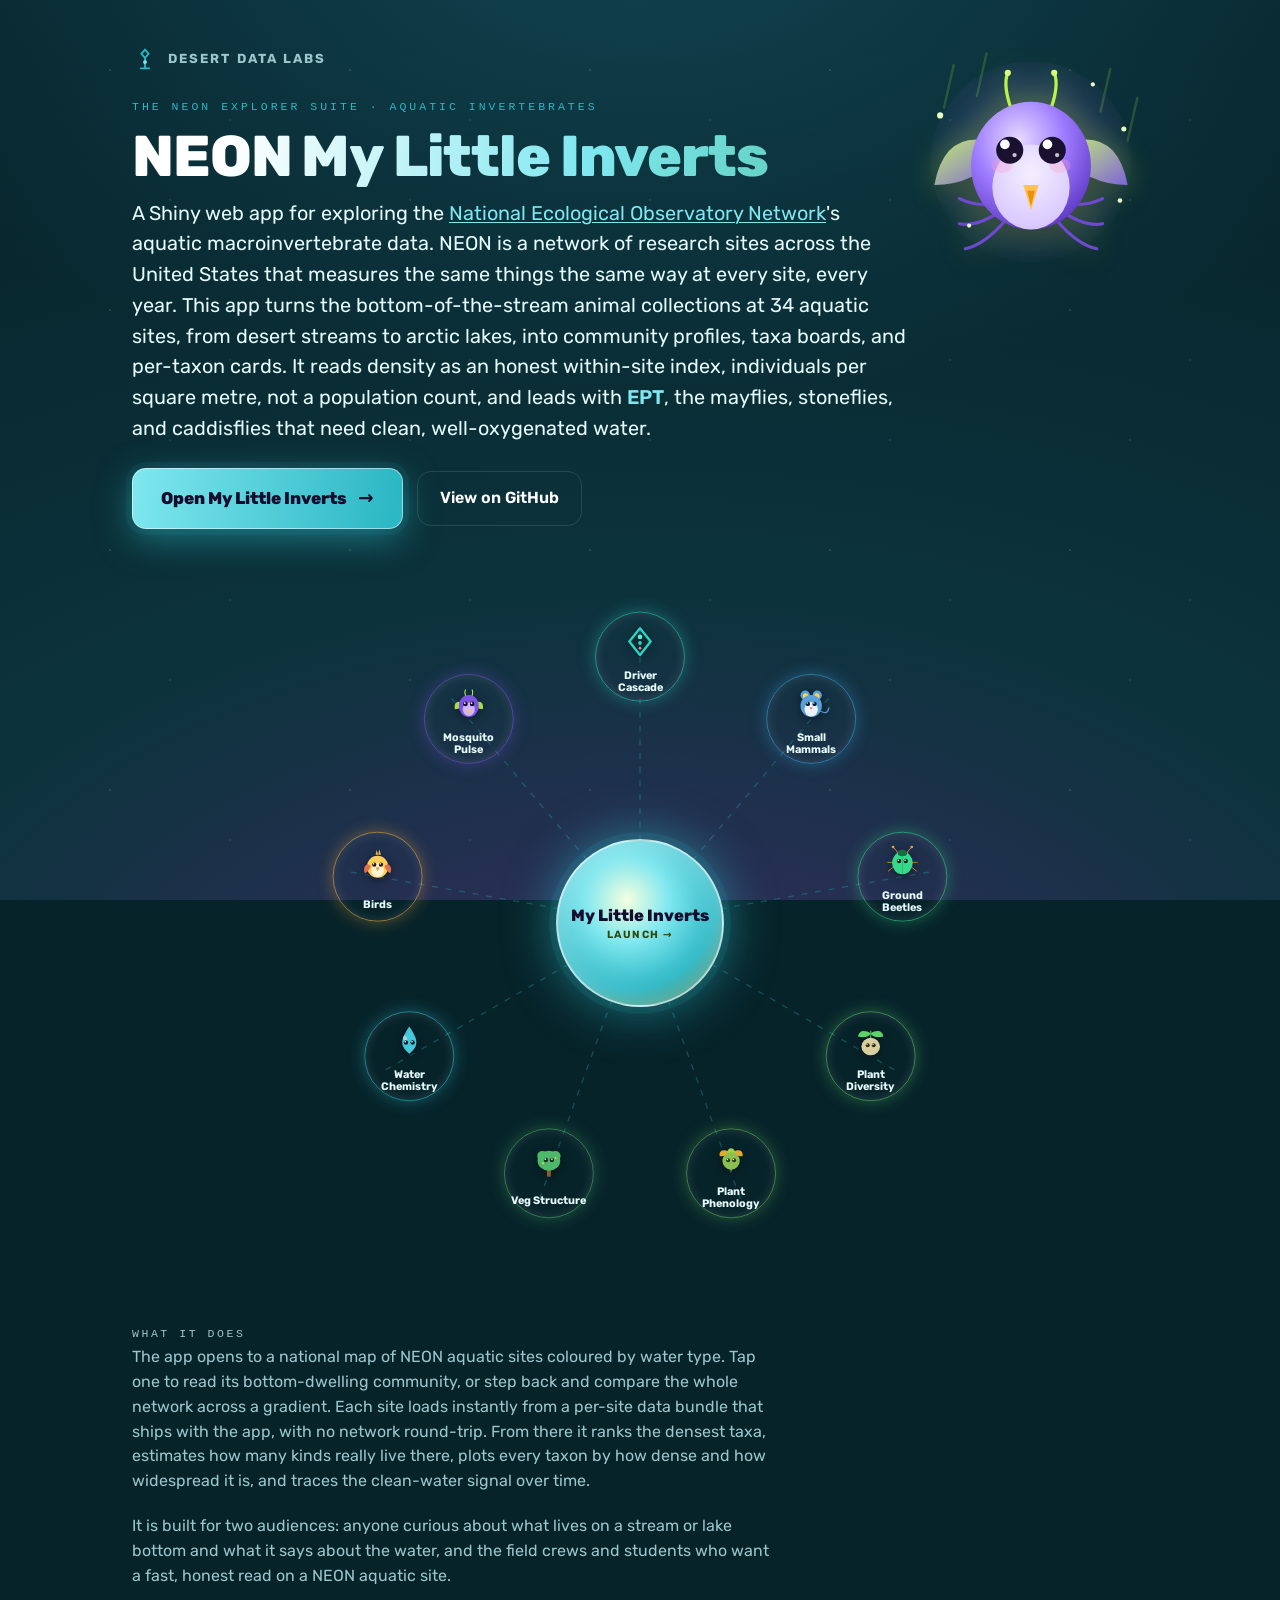
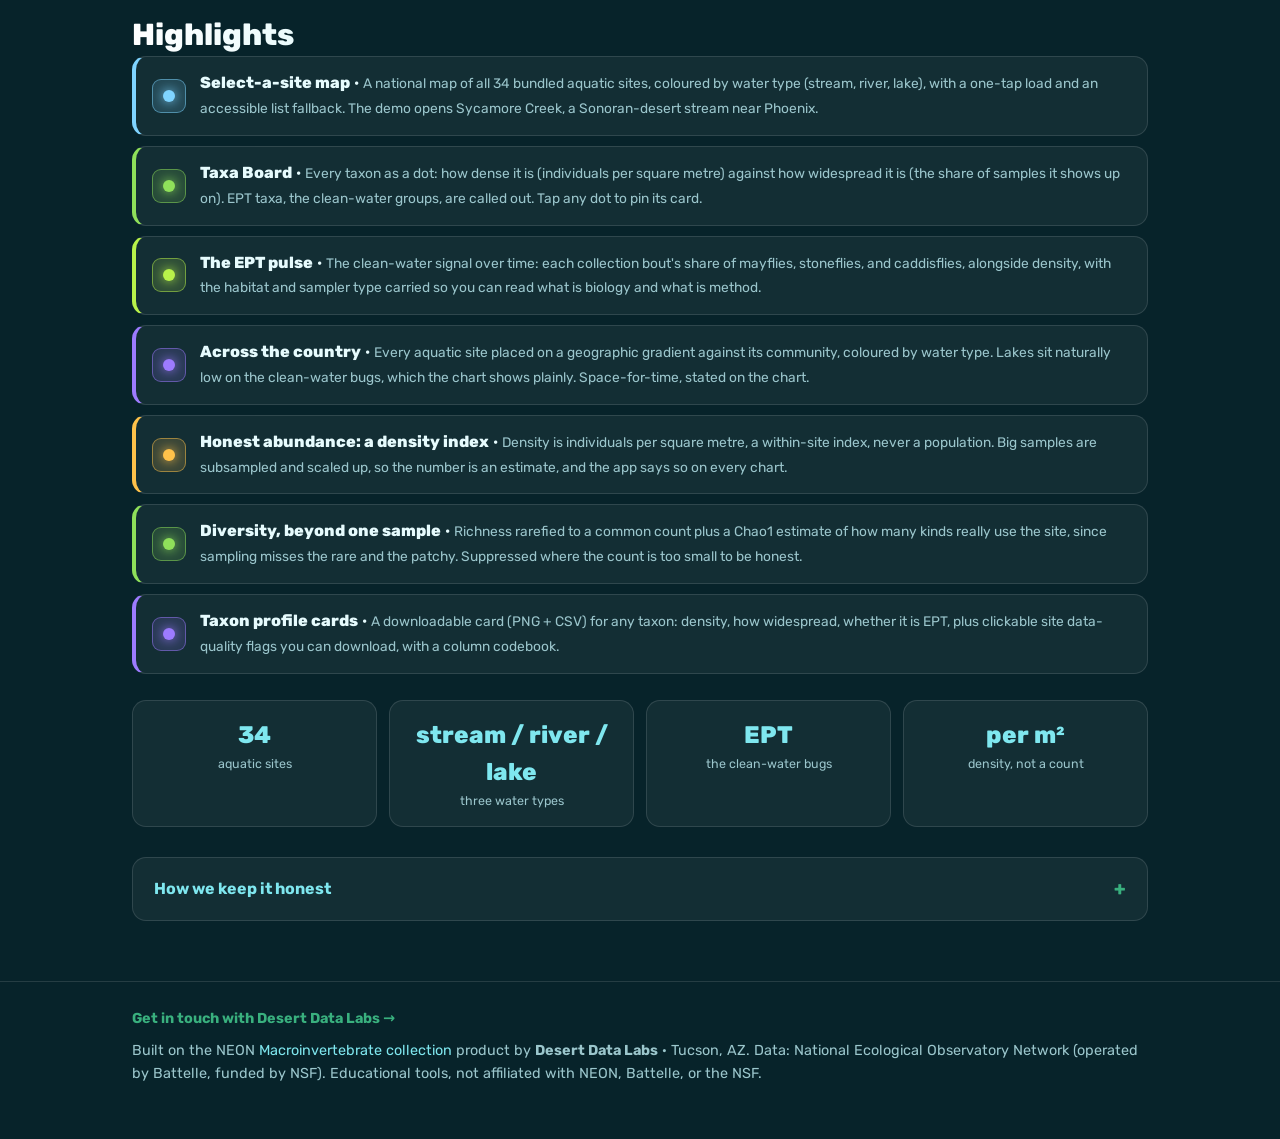
==== docs/index.html @ bc0611a1 "feat: from-scratch NEONize rebuild on real DP1.20120.001 data Replaces the 2020 artifact (raw-count " ====
<!DOCTYPE html>
<html lang="en">

<head>
  <meta charset="utf-8" />
  <meta name="viewport" content="width=device-width, initial-scale=1, viewport-fit=cover" />
  <title>NEON My Little Inverts · the Explorer Suite by Desert Data Labs</title>
  <meta name="description"
    content="Explore the little animals living on the bottom of NEON's streams, rivers, and lakes at 34 aquatic sites. See how dense the community is, how many kinds live there, and how big a share are the EPT bugs (mayflies, stoneflies, caddisflies) that need clean water." />
  <meta name="theme-color" content="#07232a" />

  <!-- Open Graph / social card. Absolute URLs = the GitHub Pages domain for this repo. -->
  <meta property="og:type" content="website" />
  <meta property="og:url" content="https://tgilbert14.github.io/NEON-My-Little-Inverts/" />
  <meta property="og:title" content="NEON My Little Inverts · Desert Data Labs" />
  <meta property="og:description"
    content="Explore the bottom-dwelling invertebrates at 34 NEON aquatic sites, from desert streams to arctic lakes, and read the clean-water signal they carry." />
  <meta property="og:image" content="https://tgilbert14.github.io/NEON-My-Little-Inverts/og-image.png" />
  <meta name="twitter:card" content="summary_large_image" />
  <meta name="twitter:title" content="NEON My Little Inverts · Desert Data Labs" />
  <meta name="twitter:description"
    content="Explore the bottom-dwelling invertebrates at 34 NEON aquatic sites, and the clean-water signal they carry." />
  <meta name="twitter:image" content="https://tgilbert14.github.io/NEON-My-Little-Inverts/og-image.png" />

  <link rel="preconnect" href="https://fonts.googleapis.com" />
  <link rel="preconnect" href="https://fonts.gstatic.com" crossorigin />
  <link href="https://fonts.googleapis.com/css2?family=Rubik:wght@400;500;600;700;800&display=swap" rel="stylesheet" />

  <!-- promote to JS layout before paint so there is no flash of the fallback list -->
  <script>document.documentElement.className += ' js';</script>

  <style>
    :root {
      /* ===== "Riffle & Teal" — the My Little Inverts accent (Vera) ===== */
      --bg-0:#07232a; --bg-1:#0c333c; --bg-2:#114451;          /* deep riffle-night teal */
      --teal:#2bb7c4; --teal-rgb:43,183,196; --bright:#7fe7ef;  /* "primary accent" = bright water-aqua */
      --coral:#39b07e; --coral-rgb:57,176,126;                  /* river-green secondary */
      --gold:#e0a13b; --gold-rgb:224,161,59;                    /* warm amber (the lake / confound note) */
      --ink:#e6fbfd; --dim:#9bc6cc; --line:rgba(255,255,255,.12); --card:rgba(255,255,255,.05);
      /* field-guide reading layer hues — the invert throughline: water -> bottom -> EPT -> diversity */
      --clim:#7fd4ff; --phen:#5fd0da; --prod:#2bb7c4; --cons:#e0a13b;
    }
    * { box-sizing: border-box }
    html,body { margin:0 }
    body {
      font-family: Rubik, system-ui, sans-serif; color: var(--ink); background: var(--bg-0);
      -webkit-font-smoothing: antialiased; line-height: 1.55; overflow-x:hidden;
    }
    h1,h2,h3 { font-family: Rubik, sans-serif; line-height: 1.12; margin:0; font-weight:800 }
    a { color: var(--bright); text-decoration:none }
    .wrap { max-width: 1060px; margin: 0 auto; padding: 0 22px; position:relative; z-index:2 }

    /* ---------- storm sky / drifting rain motes ---------- */
    .sky { position: fixed; inset:0; z-index:0; pointer-events:none; overflow:hidden;
      background:
        radial-gradient(120% 90% at 50% -8%, var(--bg-2), transparent 58%),
        radial-gradient(140% 120% at 50% 120%, #3a2c64 0%, var(--bg-1) 45%, var(--bg-0) 100%); }
    .sky::before { content:""; position:absolute; inset:-50%; opacity:.45;
      background-repeat:repeat; background-size:240px 240px;
      background-image:
        radial-gradient(1.4px 1.4px at 30px 40px, rgba(255,255,255,.5), transparent),
        radial-gradient(1.2px 1.2px at 150px 90px, rgba(127,231,239,.5), transparent),
        radial-gradient(1.5px 1.5px at 90px 170px, rgba(95,208,218,.5), transparent);
      animation: drift 140s linear infinite; }
    @keyframes drift { to { transform: translateY(240px) } }

    /* ---------- hero ---------- */
    .hero { position:relative; z-index:2; padding: 46px 0 6px }
    .brand { display:inline-flex; align-items:center; gap:10px; }
    .brand svg { width:26px; height:26px; overflow:visible }
    .brand .stroke { stroke:var(--teal); stroke-width:7; fill:none; stroke-linecap:round }
    .brand .pip { fill:var(--bright) }
    .brand b { font-weight:700; font-size:.82rem; letter-spacing:.16em; text-transform:uppercase; color:var(--dim) }
    .eyebrow { margin-top:18px; font-family: ui-monospace,Menlo,Consolas,monospace; font-size:.72rem;
      letter-spacing:.26em; text-transform:uppercase; color:var(--teal); }
    .hero h1 { font-size: clamp(2.2rem, 6vw, 3.6rem); margin:.5rem 0 .6rem; letter-spacing:-.02em;
      background:linear-gradient(100deg,#fff 10%, var(--bright) 45%, var(--coral) 95%);
      -webkit-background-clip:text; background-clip:text; color:transparent; }
    .lead { font-size: clamp(1.05rem,2.2vw,1.24rem); max-width:60ch; margin:0 0 24px; color:var(--ink) }
    .lead b { color:var(--bright); font-weight:600 }

    /* ---------- standout launch button (the one thing to click) ---------- */
    .cta-row { display:flex; flex-wrap:wrap; gap:14px; align-items:center }
    .launch {
      position:relative; display:inline-flex; align-items:center; gap:11px;
      font-weight:800; font-size:1.06rem; padding:15px 28px; border-radius:14px;
      color:#160c2e; border:1px solid rgba(255,255,255,.5); overflow:hidden; isolation:isolate;
      background:linear-gradient(100deg, var(--bright), var(--teal) 45%, #9ff0f6 80%, var(--bright));
      background-size:220% 100%;
      box-shadow:0 10px 34px rgba(var(--teal-rgb),.5), 0 0 0 6px rgba(var(--teal-rgb),.08);
      transition: transform .16s ease, box-shadow .25s ease;
      animation: ctaFlow 7s linear infinite;
    }
    @keyframes ctaFlow { to { background-position:220% 0 } }
    .launch::after { content:""; position:absolute; inset:0; z-index:-1; mix-blend-mode:soft-light;
      background:linear-gradient(120deg, transparent 30%, rgba(255,255,255,.75) 50%, transparent 70%);
      transform:translateX(-120%); transition:transform .6s ease; }
    .launch:hover { transform: translateY(-2px) scale(1.015);
      box-shadow:0 16px 46px rgba(var(--teal-rgb),.65), 0 0 0 6px rgba(var(--teal-rgb),.12) }
    .launch:hover::after { transform:translateX(120%) }
    .launch .arrow { font-size:1.1em; transition:transform .2s ease }
    .launch:hover .arrow { transform:translateX(4px) }
    .ghost { display:inline-flex; align-items:center; gap:8px; padding:14px 22px; border-radius:14px;
      color:#fff; border:1.5px solid var(--line); font-weight:600; transition:background .2s, border-color .2s }
    .ghost:hover { background:rgba(255,255,255,.07); border-color:rgba(var(--teal-rgb),.5) }
    .warm { font-size:.82rem; color:var(--dim); margin-top:14px; min-height:1.2em }

    /* ---------- the constellation (suite hub + signature motion) ---------- */
    .constel-sec { position:relative; z-index:2; padding: 26px 0 8px }
    .constel { position:relative; width:100%; max-width:680px; margin:0 auto;
      aspect-ratio:1/1; max-height:74vh; }
    .ctraces { position:absolute; inset:0; width:100%; height:100%; overflow:visible; z-index:1; pointer-events:none }
    .ctraces line { stroke:rgba(var(--teal-rgb),.5); stroke-width:1.4; stroke-linecap:round;
      stroke-dasharray:5 9; opacity:0; transition:opacity .5s ease; }
    .constel.lit .ctraces line { opacity:.6; animation: cascadeFlow 1.5s linear infinite; }
    @keyframes cascadeFlow { to { stroke-dashoffset:-28 } }    /* energy flows outward from the core */

    /* core = the launch */
    .ccore {
      position:absolute; left:50%; top:50%; transform:translate(-50%,-50%);
      z-index:4; width:var(--core,150px); height:var(--core,150px); --core:clamp(120px,21vmin,168px);
      display:grid; place-items:center; border-radius:50%; text-align:center; color:#160c2e; cursor:pointer;
      background:radial-gradient(circle at 42% 36%, #f4ffe0 0%, var(--bright) 30%, var(--teal) 64%, #3a5a0e 100%);
      border:2px solid rgba(255,255,255,.65);
      box-shadow:0 0 0 7px rgba(var(--teal-rgb),.10), 0 0 46px 6px rgba(var(--teal-rgb),.5), inset 0 0 30px rgba(255,255,255,.4);
      animation: corePulse 3.6s ease-in-out infinite;
    }
    @keyframes corePulse {
      0%,100% { box-shadow:0 0 0 7px rgba(var(--teal-rgb),.10), 0 0 46px 6px rgba(var(--teal-rgb),.5), inset 0 0 30px rgba(255,255,255,.4) }
      50% { box-shadow:0 0 0 12px rgba(var(--teal-rgb),.04), 0 0 66px 12px rgba(var(--teal-rgb),.62), inset 0 0 34px rgba(255,255,255,.5) }
    }
    .ccore:hover,.ccore:focus-visible { outline:none; transform:translate(-50%,-50%) scale(1.05) }
    .ccore .clabel { font-weight:800; font-size:clamp(.86rem,2vw,1.02rem); line-height:1.1; padding:0 .5rem }
    .ccore .csub { display:block; font-weight:700; font-size:.64em; letter-spacing:.14em; text-transform:uppercase;
      color:#2f4a0a; margin-top:.25rem }

    /* explorer nodes */
    .cnode { position:absolute; left:0; top:0; z-index:3;
      transform:translate(calc(var(--x,0px) - 50%), calc(var(--y,0px) - 50%)); }
    html.js .cnode { opacity:0 }
    .constel.lit .cnode { opacity:1 }
    .cnode-orb { display:grid; place-items:center; width:var(--ns,72px); height:var(--ns,72px); border-radius:50%;
      color:var(--ink); text-align:center; padding:6px;
      background:radial-gradient(circle at 38% 32%, rgba(255,255,255,.5), rgba(var(--h,184 242 74),.0) 60%), rgba(26,20,46,.85);
      border:1.5px solid rgba(var(--hc,var(--teal-rgb)),.6);
      box-shadow:0 0 16px rgba(var(--hc,var(--teal-rgb)),.35), inset 0 0 12px rgba(255,255,255,.12);
      transition: transform .22s cubic-bezier(.22,1,.36,1), box-shadow .22s ease, border-color .2s ease; }
    .constel.lit .cnode-orb { animation: bob 6s ease-in-out infinite; animation-delay: calc(var(--i,0) * -.5s) }
    @keyframes bob { 0%,100% { transform:translateY(0) } 50% { transform:translateY(-6px) } }
    .cnode:hover, .cnode:focus-visible { outline:none; z-index:9 }
    .cnode:hover .cnode-orb, .cnode:focus-visible .cnode-orb {
      transform:scale(1.16); border-color:#fff;
      box-shadow:0 0 28px rgba(var(--hc,var(--teal-rgb)),.7), inset 0 0 16px rgba(255,255,255,.22) }
    .cnode-dot { width:9px; height:9px; border-radius:50%; background:rgb(var(--hc,var(--teal-rgb)));
      box-shadow:0 0 10px rgb(var(--hc,var(--teal-rgb))) }
    .cnode-lab { font-size:.68rem; font-weight:700; line-height:1.05; margin-top:4px }
    .cnode-dot.has-critter { width:40px; height:40px; border-radius:0; background:none; box-shadow:none; }
    .cnode-dot.has-critter .mascot { width:100%; height:100%; display:block; filter:drop-shadow(0 2px 5px rgba(0,0,0,.45)); transition:transform .25s ease; }
    .cnode:hover .cnode-dot.has-critter .mascot, .cnode:focus-visible .cnode-dot.has-critter .mascot { transform:scale(1.18) rotate(-4deg); }
    html:not(.js) .cnode-dot.has-critter { width:28px; height:28px; }

    /* ---------- the "how it reads" band (what the field guide does) ---------- */
    .cascade-band { position:relative; z-index:2; margin: 30px 0 6px; padding:26px 0 }
    .kick { font-family: ui-monospace,Menlo,Consolas,monospace; font-size:.72rem; letter-spacing:.22em;
      text-transform:uppercase; color:var(--dim) }
    .cascade-band h2 { font-size:clamp(1.4rem,3.4vw,1.9rem); margin:.4rem 0 4px;
      background:linear-gradient(100deg,#fff, var(--bright)); -webkit-background-clip:text; background-clip:text; color:transparent }
    .cascade-band > .wrap > p { color:var(--dim); margin:0 0 20px; max-width:64ch }
    .flow { display:grid; gap:0 }
    .frung { position:relative; display:flex; align-items:center; gap:14px; padding:14px 16px; border-radius:14px;
      background:var(--card); border:1px solid var(--line); border-left:4px solid var(--lc); overflow:hidden }
    .frung + .frung { margin-top:10px }
    .frung::before { content:""; position:absolute; inset:0; pointer-events:none; opacity:.0;
      background:linear-gradient(100deg, transparent, rgba(var(--lrgb),.16), transparent); }
    .frung.pip-on::before { animation: pip 3.2s ease-in-out; }     /* energy pulse sweeps each rung in turn */
    @keyframes pip { 0%{opacity:0; transform:translateX(-30%)} 40%{opacity:1} 100%{opacity:0; transform:translateX(30%)} }
    .frung .fmark { width:34px; height:34px; flex:0 0 auto; border-radius:9px; position:relative;
      background:rgba(var(--lrgb),.16); border:1px solid rgba(var(--lrgb),.5) }
    .frung .fmark::after { content:""; position:absolute; inset:0; margin:auto; width:12px; height:12px; border-radius:50%;
      background:var(--lc); box-shadow:0 0 12px var(--lc) }
    .frung .ftxt b { font-weight:800; font-size:1rem } .frung .ftxt span { color:var(--dim); font-size:.86rem }
    .frung.r1 { --lc:#7fd4ff; --lrgb:127,212,255 }
    .frung.r2 { --lc:#8fe05a; --lrgb:143,224,90 }
    .frung.r3 { --lc:#b8f24a; --lrgb:184,242,74 }
    .frung.r4 { --lc:#9d7bff; --lrgb:157,123,255 }
    .frung.r5 { --lc:#ffc24a; --lrgb:255,194,74 }
    .frung.r6 { --lc:#8fe05a; --lrgb:143,224,90 }
    .frung.r7 { --lc:#9d7bff; --lrgb:157,123,255 }
    .cascade-band .hl-head { margin-top:30px }
    .lead a { color:var(--bright); text-decoration:underline; text-underline-offset:2px; text-decoration-thickness:1px }
    .farrow { color:rgba(255,255,255,.32); text-align:center; margin:2px 0 2px 17px; font-size:1.05rem }

    /* ---------- stats + about ---------- */
    .stats { display:grid; grid-template-columns:repeat(4,1fr); gap:12px; margin:26px 0 0; position:relative; z-index:2 }
    .stat { background:var(--card); border:1px solid var(--line); border-radius:14px; padding:16px 14px; text-align:center }
    .stat .n { font-weight:800; font-size:1.5rem; color:var(--bright) } .stat .l { font-size:.78rem; color:var(--dim) }
    details.more { margin:30px 0 0; border:1px solid var(--line); border-radius:14px; background:var(--card); overflow:hidden }
    details.more > summary { cursor:pointer; list-style:none; display:flex; align-items:center; justify-content:space-between;
      gap:1rem; padding:1rem 1.3rem; font-weight:700; color:var(--bright) }
    details.more > summary::-webkit-details-marker { display:none }
    details.more > summary::after { content:"+"; color:var(--coral); font-weight:800; font-size:1.2rem }
    details.more[open] > summary::after { content:"\2212" }
    details.more[open] { border-color:rgba(var(--teal-rgb),.4) }
    details.more .mbody { padding:0 1.3rem 1.2rem; color:var(--dim) }
    details.more .mbody b { color:var(--ink) }

    .placeholder-note { position:relative; z-index:2; margin:22px 0 0; display:flex; gap:10px; align-items:flex-start;
      background:rgba(var(--gold-rgb),.10); border:1px solid rgba(var(--gold-rgb),.4); border-radius:12px;
      padding:12px 15px; font-size:.86rem; color:#ffe9bd; line-height:1.5 }
    .placeholder-note b { color:#fff3d6 }
    .placeholder-note .pn-mark { color:var(--gold); font-weight:800; flex:none }

    footer { position:relative; z-index:2; border-top:1px solid var(--line); margin-top:34px; padding:26px 0 54px;
      color:var(--dim); font-size:.9rem }
    .cta-foot { display:inline-block; margin-bottom:10px; font-weight:700; color:var(--coral) }
    footer a { color:var(--bright) }

    @media (max-width:560px){ .stats { grid-template-columns:repeat(2,1fr) } .frung { margin-left:0 !important } }

    /* ---------- no-JS fallback: a plain reachable grid of the suite ---------- */
    html:not(.js) .ctraces, html:not(.js) .ccore .csub { display:none }
    html:not(.js) .constel { aspect-ratio:auto; max-width:100%; display:grid;
      grid-template-columns:repeat(2,1fr); gap:12px; padding:8px 0 }
    html:not(.js) .ccore { position:static; transform:none; width:auto; height:auto; border-radius:14px;
      grid-column:1/-1; padding:18px; animation:none }
    html:not(.js) .cnode { position:static; transform:none; opacity:1 }
    html:not(.js) .cnode-orb { width:auto; height:auto; flex-direction:row; gap:10px; border-radius:14px;
      padding:14px 16px; justify-content:flex-start; animation:none }
    html:not(.js) .cnode-lab { font-size:.95rem; margin-top:0 }

    /* ---------- digital mosquito (top-right hero accent) ---------- */
    .flybird { position:absolute; top:-6px; right:-6px; width:clamp(150px,23vw,290px);
      z-index:-1; pointer-events:none; animation: cbBob 4.6s ease-in-out infinite; }
    .flybird svg { width:100%; height:auto; overflow:visible; display:block }
    .flybird .halo { transform-box:fill-box; transform-origin:center; animation: cbHalo 5s ease-in-out infinite }
    .flybird .bird { transform-box:fill-box; transform-origin:50% 70%;
      filter:drop-shadow(0 7px 14px rgba(12,8,24,.45)) drop-shadow(0 0 13px rgba(184,242,74,.42));
      animation: cbSquish 4.6s ease-in-out infinite }
    .flybird .eyes { transform-box:fill-box; transform-origin:center; animation: cbBlink 5.4s ease-in-out infinite }
    .flybird .wing-l { transform-box:fill-box; transform-origin:74% 16%; animation: cbFlutL 2.6s ease-in-out infinite }
    .flybird .wing-r { transform-box:fill-box; transform-origin:26% 16%; animation: cbFlutR 2.6s ease-in-out infinite }
    .flybird .spark { transform-box:fill-box; transform-origin:center; animation: cbTwinkle 3.2s ease-in-out infinite }
    .flybird .s2 { animation-delay:-1.1s } .flybird .s3 { animation-delay:-2.2s } .flybird .s4 { animation-delay:-.6s }
    @keyframes cbBob { 0%,100%{ transform:translateY(0) } 50%{ transform:translateY(-8px) } }
    @keyframes cbSquish { 0%,100%{ transform:scale(1,1) } 50%{ transform:scale(1.02,.98) } }
    @keyframes cbHalo { 0%,100%{ opacity:.4; transform:scale(1) } 50%{ opacity:.7; transform:scale(1.06) } }
    @keyframes cbBlink { 0%,88%,100%{ transform:scaleY(1) } 93%{ transform:scaleY(.08) } }
    @keyframes cbFlutL { 0%,100%{ transform:rotate(0deg) } 50%{ transform:rotate(-22deg) } }
    @keyframes cbFlutR { 0%,100%{ transform:rotate(0deg) } 50%{ transform:rotate(22deg) } }
    @keyframes cbTwinkle { 0%,100%{ opacity:.25; transform:scale(.7) } 50%{ opacity:1; transform:scale(1.2) } }
    @media (max-width:760px){ .flybird{ width:150px; top:-2px; right:-8px; opacity:.7 } }
    @media (max-width:430px){ .flybird{ display:none } }

    /* interactive: pointer-follow, 3D tilt, bashful tap-reaction */
    .flybird { pointer-events:auto; cursor:pointer }
    .flybird .tiltwrap { transition: transform .14s ease-out; transform-style:preserve-3d; will-change:transform }
    .flybird .eyes > circle { transition: transform .12s ease-out; transform: translate(var(--lx,0px), var(--ly,0px)) }
    .flybird.react .eyes { animation: cbShy .62s ease }
    .flybird.react .bird { animation: cbDuck .62s ease }
    .flybird.react .spark { animation: cbFlare .62s ease }
    @keyframes cbShy { 0%,100%{ transform:scaleY(1) } 16%,74%{ transform:scaleY(.1) } }
    @keyframes cbDuck { 0%,100%{ transform:scale(1,1) } 26%{ transform:translateY(4px) scale(1.07,.88) } 60%{ transform:scale(.97,1.04) } }
    @keyframes cbFlare { 0%,100%{ opacity:.5; transform:scale(1) } 40%{ opacity:1; transform:scale(2) } }

    @media (prefers-reduced-motion: reduce){
      .sky::before, .launch, .ccore, .constel.lit .cnode-orb, .constel.lit .ctraces line, .frung.pip-on::before { animation:none !important }
      .flybird, .flybird .halo, .flybird .bird, .flybird .eyes, .flybird .wing-l, .flybird .wing-r, .flybird .spark { animation:none !important }
      .flybird .tiltwrap, .flybird .eyes > circle { transition:none !important; transform:none !important }
      .launch::after { display:none }
    }
  </style>
</head>

<body>
  <div class="sky" aria-hidden="true"></div>

  <header class="hero">
    <div class="wrap">
      <div class="flybird" aria-hidden="true">
        <div class="tiltwrap">
        <svg viewBox="0 0 300 250">
          <defs>
            <radialGradient id="msHalo" cx="50%" cy="48%" r="55%">
              <stop offset="0%" stop-color="#b8f24a" stop-opacity=".5" />
              <stop offset="46%" stop-color="#9d7bff" stop-opacity=".22" />
              <stop offset="100%" stop-color="#9d7bff" stop-opacity="0" />
            </radialGradient>
            <radialGradient id="msBody" cx="40%" cy="30%" r="74%">
              <stop offset="0%" stop-color="#e6daff" />
              <stop offset="52%" stop-color="#9d7bff" />
              <stop offset="100%" stop-color="#5e39c4" />
            </radialGradient>
            <radialGradient id="msBelly" cx="50%" cy="34%" r="70%">
              <stop offset="0%" stop-color="#f4efff" />
              <stop offset="100%" stop-color="#d6c4ff" />
            </radialGradient>
            <linearGradient id="msWing" x1="0%" y1="0%" x2="100%" y2="100%">
              <stop offset="0%" stop-color="#d6ff7a" />
              <stop offset="100%" stop-color="#8b6bf0" />
            </linearGradient>
          </defs>
          <circle class="halo" cx="150" cy="126" r="104" fill="url(#msHalo)" />
          <!-- faint monsoon rain streaks behind -->
          <g stroke="rgba(184,242,74,.18)" stroke-width="2.5" stroke-linecap="round">
            <path d="M70,26 L60,70" /><path d="M104,14 L94,58" /><path d="M232,30 L222,74" /><path d="M260,60 L250,104" />
          </g>
          <g class="bird">
            <!-- antennae -->
            <g stroke="#b8f24a" stroke-width="3.4" stroke-linecap="round" fill="none">
              <path d="M132,78 Q120,48 126,34" /><path d="M168,78 Q180,48 174,34" />
              <circle cx="126" cy="34" r="3.2" fill="#d6ff7a" stroke="none" />
              <circle cx="174" cy="34" r="3.2" fill="#d6ff7a" stroke="none" />
            </g>
            <!-- legs (six, soft) -->
            <g stroke="#6f4ad0" stroke-width="3.2" stroke-linecap="round" fill="none">
              <path d="M120,176 q-26,18 -44,14" /><path d="M124,186 q-22,26 -42,30" /><path d="M126,168 q-30,6 -50,-4" />
              <path d="M180,176 q26,18 44,14" /><path d="M176,186 q22,26 42,30" /><path d="M174,168 q30,6 50,-4" />
            </g>
            <!-- wings -->
            <path class="wing wing-l" d="M104,104 Q60,96 50,150 Q92,150 118,118 Q114,108 104,104 Z" fill="url(#msWing)" opacity=".88" />
            <path class="wing wing-r" d="M196,104 Q240,96 250,150 Q208,150 182,118 Q186,108 196,104 Z" fill="url(#msWing)" opacity=".88" />
            <!-- body + belly -->
            <ellipse cx="150" cy="130" rx="62" ry="66" fill="url(#msBody)" />
            <ellipse cx="150" cy="152" rx="40" ry="44" fill="url(#msBelly)" />
            <!-- blush -->
            <g fill="#ff9ec4" opacity=".30">
              <ellipse cx="120" cy="130" rx="11" ry="7.5" /><ellipse cx="180" cy="130" rx="11" ry="7.5" />
            </g>
            <!-- proboscis: a cute short amber snout, not a needle -->
            <path d="M142,150 L158,150 L150,176 Z" fill="#ffc24a" />
            <path d="M146,156 L154,156 L150,172 Z" fill="#e8920f" />
            <!-- eyes -->
            <g class="eyes">
              <circle cx="128" cy="114" r="14" fill="#1a1030" />
              <circle cx="172" cy="114" r="14" fill="#1a1030" />
              <circle cx="123" cy="108" r="5" fill="#ffffff" />
              <circle cx="167" cy="108" r="5" fill="#ffffff" />
              <circle cx="133" cy="119" r="2.2" fill="#ffffff" opacity=".75" />
              <circle cx="177" cy="119" r="2.2" fill="#ffffff" opacity=".75" />
            </g>
          </g>
          <g fill="#e7ffc4">
            <circle class="spark s1" cx="56" cy="78" r="3.2" />
            <circle class="spark s2" cx="246" cy="92" r="2.6" />
            <circle class="spark s3" cx="214" cy="46" r="2.2" />
            <circle class="spark s4" cx="86" cy="192" r="2.2" />
            <circle class="spark s2" cx="242" cy="166" r="2.4" />
          </g>
        </svg>
        </div>
      </div>
      <span class="brand">
        <svg viewBox="0 0 100 100" aria-hidden="true">
          <path class="stroke" d="M50 14 L64 30 L50 46 L36 30 Z" />
          <line class="stroke" x1="50" y1="46" x2="50" y2="86" />
          <line class="stroke" x1="34" y1="86" x2="66" y2="86" />
          <circle class="pip" cx="50" cy="62" r="7.5" />
        </svg>
        <b>Desert Data Labs</b>
      </span>

      <div class="eyebrow">The NEON Explorer Suite · Aquatic Invertebrates</div>
      <h1>NEON My Little Inverts</h1>
      <p class="lead">A Shiny web app for exploring the <a href="https://www.neonscience.org/" target="_blank" rel="noopener">National Ecological Observatory Network</a>'s aquatic macroinvertebrate data. NEON is a network of research sites across the United States that measures the same things the same way at every site, every year. This app turns the bottom-of-the-stream animal collections at 34 aquatic sites, from desert streams to arctic lakes, into community profiles, taxa boards, and per-taxon cards. It reads density as an honest within-site index, individuals per square metre, not a population count, and leads with <b>EPT</b>, the mayflies, stoneflies, and caddisflies that need clean, well-oxygenated water.</p>

      <div class="cta-row">
        <a id="launch" class="launch" href="https://CONNECT_CLOUD_APP_URL_PENDING/">
          Open My Little Inverts <span class="arrow" aria-hidden="true">&rarr;</span>
        </a>
        <a class="ghost" href="https://github.com/tgilbert14/NEON-My-Little-Inverts" target="_blank" rel="noopener">View on GitHub</a>
      </div>
      <div class="warm" id="warm"></div>
    </div>
  </header>

  <!-- the suite, as a living constellation. The core launches this app; each node opens a sibling explorer. -->
  <section class="constel-sec" aria-label="The NEON Explorer Suite">
    <div class="wrap">
      <div class="constel is-noscript" data-constel style="--n:9;">
        <svg class="ctraces" viewBox="-340 -340 680 680" aria-hidden="true"><g data-traces></g></svg>

        <a class="ccore" data-core href="https://CONNECT_CLOUD_APP_URL_PENDING/" aria-label="Launch the NEON My Little Inverts app">
          <span class="clabel">My Little Inverts<span class="csub">launch &rarr;</span></span>
        </a>

        <a class="cnode" style="--i:0; --hc:45,212,191" href="https://tgilbert14.github.io/NEON-Driver-Cascade/" aria-label="NEON Driver Cascade"><span class="cnode-orb"><span class="cnode-dot has-critter" aria-hidden="true"><svg class="mascot" viewBox="0 0 120 120" aria-hidden="true"><path d="M60,20 L92,60 L60,100 L28,60 Z" fill="none" stroke="#2dd4bf" stroke-width="7" stroke-linejoin="round"/><circle cx="60" cy="46" r="7" fill="#5eead4"/><circle cx="60" cy="64" r="5.5" fill="#2dd4bf"/><circle cx="60" cy="80" r="4" fill="#fb8a7e"/></svg></span><span class="cnode-lab">Driver Cascade</span></span></a>
        <a class="cnode" style="--i:1; --hc:56,168,232" href="https://tgilbert14.github.io/NEON-Small-Mammal-Tracker-App/" aria-label="NEON Small Mammal Tracker"><span class="cnode-orb"><span class="cnode-dot has-critter" aria-hidden="true"><svg class="mascot" viewBox="0 0 120 120"><g class="mascot-ear-l"><circle cx="42" cy="34" r="14" fill="#5aa0d8"/><circle cx="43" cy="36" r="8" fill="#ffd24a"/></g><g class="mascot-ear-r"><circle cx="78" cy="34" r="14" fill="#5aa0d8"/><circle cx="77" cy="36" r="8" fill="#ffd24a"/></g><path d="M88,82 Q110,94 113,72" fill="none" stroke="#5a93c8" stroke-width="4" stroke-linecap="round"/><ellipse cx="60" cy="66" rx="32" ry="33" fill="#5aa0d8"/><ellipse cx="60" cy="76" rx="20" ry="22" fill="#eaf2ff"/><path d="M55,70 Q60,68 65,70 Q62,77 60,77 Q58,77 55,70 Z" fill="#fb8a7e"/><g class="mascot-eyes"><circle cx="50" cy="60" r="6.5" fill="#0a1a2e"/><circle cx="70" cy="60" r="6.5" fill="#0a1a2e"/><circle cx="48" cy="57.5" r="2.4" fill="#fff"/><circle cx="68" cy="57.5" r="2.4" fill="#fff"/></g></svg></span><span class="cnode-lab">Small Mammals</span></span></a>
        <a class="cnode" style="--i:2; --hc:54,217,138" href="https://tgilbert14.github.io/NEON-Ground-Beetle-Tracker/" aria-label="NEON Ground Beetle Tracker"><span class="cnode-orb"><span class="cnode-dot has-critter" aria-hidden="true"><svg class="mascot" viewBox="0 0 120 120"><g class="mascot-ear-l"><path d="M50,40 Q40,22 32,16" fill="none" stroke="#d98a3c" stroke-width="3" stroke-linecap="round"/><circle cx="32" cy="16" r="4" fill="#e8a24a"/></g><g class="mascot-ear-r"><path d="M70,40 Q80,22 88,16" fill="none" stroke="#d98a3c" stroke-width="3" stroke-linecap="round"/><circle cx="88" cy="16" r="4" fill="#e8a24a"/></g><g stroke="#c47a2c" stroke-width="3" stroke-linecap="round"><path d="M30,62 L16,62"/><path d="M30,78 L18,88"/><path d="M90,62 L104,62"/><path d="M90,78 L102,88"/></g><ellipse cx="60" cy="64" rx="31" ry="34" fill="#36d98a"/><path d="M60,32 L60,96" stroke="#176b46" stroke-width="2" opacity=".5"/><ellipse cx="60" cy="34" rx="14" ry="10" fill="#176b46"/><g class="mascot-eyes"><circle cx="50" cy="58" r="6.5" fill="#0c2a1c"/><circle cx="70" cy="58" r="6.5" fill="#0c2a1c"/><circle cx="48" cy="55.5" r="2.4" fill="#fff"/><circle cx="68" cy="55.5" r="2.4" fill="#fff"/></g></svg></span><span class="cnode-lab">Ground Beetles</span></span></a>
        <a class="cnode" style="--i:3; --hc:95,209,106" href="https://tgilbert14.github.io/NEON-Plant-Diversity/" aria-label="NEON Plant Diversity"><span class="cnode-orb"><span class="cnode-dot has-critter" aria-hidden="true"><svg class="mascot" viewBox="0 0 120 120"><path d="M60,60 L60,30" stroke="#4aa050" stroke-width="4" stroke-linecap="round"/><g class="mascot-ear-l"><path d="M60,36 C40,24 24,30 22,46 C40,52 56,46 60,36 Z" fill="#5fd16a"/></g><g class="mascot-ear-r"><path d="M60,36 C80,24 96,30 98,46 C80,52 64,46 60,36 Z" fill="#5fd16a"/></g><ellipse cx="60" cy="76" rx="28" ry="26" fill="#d8cf9e"/><g class="mascot-eyes"><circle cx="51" cy="72" r="6" fill="#3a2a12"/><circle cx="69" cy="72" r="6" fill="#3a2a12"/><circle cx="49" cy="69.5" r="2.2" fill="#fff"/><circle cx="67" cy="69.5" r="2.2" fill="#fff"/></g></svg></span><span class="cnode-lab">Plant Diversity</span></span></a>
        <a class="cnode" style="--i:4; --hc:106,191,90" href="https://tgilbert14.github.io/NEON-Plant-Phenology-Explorer/" aria-label="NEON Plant Phenology"><span class="cnode-orb"><span class="cnode-dot has-critter" aria-hidden="true"><svg class="mascot" viewBox="0 0 120 120"><path d="M60,98 L60,64" stroke="#5a9a3a" stroke-width="4" stroke-linecap="round"/><g class="mascot-ear-l"><path d="M52,40 C34,30 22,40 26,54 C42,54 52,48 52,40 Z" fill="#e6a92e"/></g><g class="mascot-ear-r"><path d="M68,40 C86,30 98,40 94,54 C78,54 68,48 68,40 Z" fill="#e6a92e"/></g><path d="M60,30 C48,30 44,46 52,58 L68,58 C76,46 72,30 60,30 Z" fill="#9bd24a"/><ellipse cx="60" cy="68" rx="26" ry="26" fill="#8cbf52"/><g class="mascot-eyes"><circle cx="51" cy="66" r="6" fill="#243a16"/><circle cx="69" cy="66" r="6" fill="#243a16"/><circle cx="49" cy="63.5" r="2.2" fill="#fff"/><circle cx="67" cy="63.5" r="2.2" fill="#fff"/></g></svg></span><span class="cnode-lab">Plant Phenology</span></span></a>
        <a class="cnode" style="--i:5; --hc:78,184,106" href="https://tgilbert14.github.io/NEON-Vegetation-Structure-Explorer/" aria-label="NEON Vegetation Structure"><span class="cnode-orb"><span class="cnode-dot has-critter" aria-hidden="true"><svg class="mascot" viewBox="0 0 120 120"><rect x="54" y="80" width="12" height="26" rx="3" fill="#8a5a2b"/><g class="mascot-ear-l"><circle cx="40" cy="44" r="15" fill="#4eb86a"/></g><g class="mascot-ear-r"><circle cx="80" cy="44" r="15" fill="#4eb86a"/></g><ellipse cx="60" cy="58" rx="34" ry="30" fill="#4eb86a"/><circle cx="42" cy="66" r="3" fill="#ffd24a"/><circle cx="80" cy="50" r="2.6" fill="#ffd24a"/><g class="mascot-eyes"><circle cx="51" cy="56" r="6.5" fill="#11331f"/><circle cx="69" cy="56" r="6.5" fill="#11331f"/><circle cx="49" cy="53.5" r="2.4" fill="#fff"/><circle cx="69" cy="53.5" r="2.4" fill="#fff"/></g></svg></span><span class="cnode-lab">Veg Structure</span></span></a>
        <a class="cnode" style="--i:6; --hc:52,198,216" href="https://tgilbert14.github.io/NEON-WaterChemistry-Analyte-Viewer-App/" aria-label="NEON Water Chemistry"><span class="cnode-orb"><span class="cnode-dot has-critter" aria-hidden="true"><svg class="mascot" viewBox="0 0 120 120"><path d="M60,16 C36,52 28,72 60,98 C92,72 84,52 60,16 Z" fill="#46c6da"/><ellipse cx="48" cy="54" rx="6" ry="11" fill="#fff" opacity=".4" transform="rotate(-18 48 54)"/><g class="mascot-eyes"><circle cx="50" cy="64" r="6.5" fill="#0a2230"/><circle cx="70" cy="64" r="6.5" fill="#0a2230"/><circle cx="48" cy="61.5" r="2.4" fill="#fff"/><circle cx="68" cy="61.5" r="2.4" fill="#fff"/></g></svg></span><span class="cnode-lab">Water Chemistry</span></span></a>
        <a class="cnode" style="--i:7; --hc:245,177,63" href="https://tgilbert14.github.io/NEON-Breeding-Birds/" aria-label="NEON Breeding Birds"><span class="cnode-orb"><span class="cnode-dot has-critter" aria-hidden="true"><svg class="mascot" viewBox="0 0 120 120"><g fill="#f0b94a"><path d="M54,30 L57,16 L62,30 Z"/><path d="M62,30 L65,14 L70,30 Z"/></g><ellipse cx="60" cy="66" rx="32" ry="33" fill="#ffce5a"/><ellipse cx="60" cy="76" rx="19" ry="21" fill="#fff3d6"/><g class="mascot-ear-l"><path d="M30,58 Q14,66 22,86 Q34,80 40,64 Z" fill="#e0714a"/></g><g class="mascot-ear-r"><path d="M90,58 Q106,66 98,86 Q86,80 80,64 Z" fill="#e0714a"/></g><path d="M54,68 L66,68 L60,80 Z" fill="#f0993a"/><g class="mascot-eyes"><circle cx="50" cy="60" r="6.5" fill="#2a160a"/><circle cx="70" cy="60" r="6.5" fill="#2a160a"/><circle cx="48" cy="57.5" r="2.4" fill="#fff"/><circle cx="68" cy="57.5" r="2.4" fill="#fff"/></g></svg></span><span class="cnode-lab">Birds</span></span></a>
        <a class="cnode" style="--i:8; --hc:124,82,224" href="https://tgilbert14.github.io/NEON-Mosquito-Pulse/" aria-label="NEON Mosquito Pulse"><span class="cnode-orb"><span class="cnode-dot has-critter" aria-hidden="true"><svg class="mascot" viewBox="0 0 120 120"><g stroke="#b8f24a" stroke-width="3.2" stroke-linecap="round" fill="none"><path d="M52,40 Q46,26 50,18"/><path d="M68,40 Q74,26 70,18"/></g><g class="mascot-ear-l"><path d="M34,54 Q14,52 18,76 Q40,74 48,60 Z" fill="#b8f24a" fill-opacity=".9"/></g><g class="mascot-ear-r"><path d="M86,54 Q106,52 102,76 Q80,74 72,60 Z" fill="#b8f24a" fill-opacity=".9"/></g><ellipse cx="60" cy="66" rx="30" ry="33" fill="#7c52e0"/><ellipse cx="60" cy="76" rx="18" ry="20" fill="#cdb6ff"/><path d="M54,76 L66,76 L60,92 Z" fill="#ffc24a"/><g class="mascot-eyes"><circle cx="50" cy="60" r="7" fill="#1a1030"/><circle cx="70" cy="60" r="7" fill="#1a1030"/><circle cx="48" cy="57.5" r="2.6" fill="#fff"/><circle cx="68" cy="57.5" r="2.6" fill="#fff"/></g></svg></span><span class="cnode-lab">Mosquito Pulse</span></span></a>
      </div>
    </div>
  </section>

  <!-- how it reads: pick a site -> the board -> the pulse -> the gradient -->
  <section class="cascade-band">
    <div class="wrap">
      <span class="kick">What it does</span>
      <p>The app opens to a national map of NEON aquatic sites coloured by water type. Tap one to read its bottom-dwelling community, or step back and compare the whole network across a gradient. Each site loads instantly from a per-site data bundle that ships with the app, with no network round-trip. From there it ranks the densest taxa, estimates how many kinds really live there, plots every taxon by how dense and how widespread it is, and traces the clean-water signal over time.</p>
      <p>It is built for two audiences: anyone curious about what lives on a stream or lake bottom and what it says about the water, and the field crews and students who want a fast, honest read on a NEON aquatic site.</p>

      <h2 class="hl-head">Highlights</h2>
      <div class="flow" data-flow>
        <div class="frung r1"><span class="fmark"></span><span class="ftxt"><b>Select-a-site map</b> &middot; <span>A national map of all 34 bundled aquatic sites, coloured by water type (stream, river, lake), with a one-tap load and an accessible list fallback. The demo opens Sycamore Creek, a Sonoran-desert stream near Phoenix.</span></span></div>
        <div class="frung r2"><span class="fmark"></span><span class="ftxt"><b>Taxa Board</b> &middot; <span>Every taxon as a dot: how dense it is (individuals per square metre) against how widespread it is (the share of samples it shows up on). EPT taxa, the clean-water groups, are called out. Tap any dot to pin its card.</span></span></div>
        <div class="frung r3"><span class="fmark"></span><span class="ftxt"><b>The EPT pulse</b> &middot; <span>The clean-water signal over time: each collection bout's share of mayflies, stoneflies, and caddisflies, alongside density, with the habitat and sampler type carried so you can read what is biology and what is method.</span></span></div>
        <div class="frung r4"><span class="fmark"></span><span class="ftxt"><b>Across the country</b> &middot; <span>Every aquatic site placed on a geographic gradient against its community, coloured by water type. Lakes sit naturally low on the clean-water bugs, which the chart shows plainly. Space-for-time, stated on the chart.</span></span></div>
        <div class="frung r5"><span class="fmark"></span><span class="ftxt"><b>Honest abundance: a density index</b> &middot; <span>Density is individuals per square metre, a within-site index, never a population. Big samples are subsampled and scaled up, so the number is an estimate, and the app says so on every chart.</span></span></div>
        <div class="frung r6"><span class="fmark"></span><span class="ftxt"><b>Diversity, beyond one sample</b> &middot; <span>Richness rarefied to a common count plus a Chao1 estimate of how many kinds really use the site, since sampling misses the rare and the patchy. Suppressed where the count is too small to be honest.</span></span></div>
        <div class="frung r7"><span class="fmark"></span><span class="ftxt"><b>Taxon profile cards</b> &middot; <span>A downloadable card (PNG + CSV) for any taxon: density, how widespread, whether it is EPT, plus clickable site data-quality flags you can download, with a column codebook.</span></span></div>
      </div>

      <div class="stats">
        <div class="stat"><div class="n">34</div><div class="l">aquatic sites</div></div>
        <div class="stat"><div class="n">stream / river / lake</div><div class="l">three water types</div></div>
        <div class="stat"><div class="n">EPT</div><div class="l">the clean-water bugs</div></div>
        <div class="stat"><div class="n">per m²</div><div class="l">density, not a count</div></div>
      </div>

      <details class="more">
        <summary>How we keep it honest</summary>
        <div class="mbody">
          Every chart says how its number was made. When we show how abundant a taxon is, that is a
          <b>density</b> (individuals per square metre), not a population, because a benthic sample covers a
          known patch of bottom and is then scaled up from the fraction NEON sorted. Comparisons are valid
          within one site, within a habitat and a sampler type; different samplers and habitats are not
          directly comparable. Counts of how many kinds live at a site are standardized so a bigger sample is
          not credited with extra taxa just for being bigger, and they are suppressed where the count is too
          small to estimate honestly. The EPT share, the mayflies, stoneflies, and caddisflies, is a
          descriptive clean-water signal, never a pass/fail score, a good/fair/poor rating, or an
          aquatic-life-use call: NEON sites have no calibrated reference condition. Lakes are naturally
          EPT-poor, so a low share at a lake is the ecosystem, not impairment. When we compare sites across
          the country, we are comparing 34 different places watched at the same time, not one place changing,
          so the patterns are a starting point for questions, not proof of cause.
          <b>This is a tool for learning and exploring. It is not affiliated with NEON, Battelle, or the NSF.</b>
        </div>
      </details>
    </div>
  </section>

  <footer>
    <div class="wrap">
      <a class="cta-foot" href="mailto:desertdatalabs@gmail.com?subject=NEON%20My%20Little%20Inverts">Get in touch with Desert Data Labs →</a><br>
      Built on the NEON <a href="https://data.neonscience.org/data-products/DP1.20120.001" target="_blank"
        rel="noopener">Macroinvertebrate collection</a> product by <b>Desert Data Labs</b> &middot; Tucson, AZ.
      Data: National Ecological Observatory Network (operated by Battelle, funded by NSF). Educational tools,
      not affiliated with NEON, Battelle, or the NSF.
    </div>
  </footer>

  <script>
    // ---- this app (Connect Cloud share URL); pre-warm on load ----
    // OWNER: replace with the live *.share.connect.posit.cloud app URL once the
    // Connect Cloud app is created from this repo (the one-time dashboard step).
    var APP_URL = "https://CONNECT_CLOUD_APP_URL_PENDING/";
    (function () {
      var launch = document.getElementById("launch");
      var warm = document.getElementById("warm");
      if (launch) launch.href = APP_URL;
      try {
        if (warm) warm.textContent = "Warming up the app…";
        var ctrl = (typeof AbortController !== "undefined") ? new AbortController() : null;
        var killer = ctrl ? setTimeout(function () { ctrl.abort(); }, 8000) : null;
        // no-cors gives an opaque response that resolves even for a 404 / parked page,
        // so we CANNOT honestly say "ready" — just pre-warm the connection and clear the note.
        fetch(APP_URL, { mode: "no-cors", cache: "no-store", signal: ctrl ? ctrl.signal : undefined })
          .then(function () { if (warm) warm.textContent = ""; })
          .catch(function () { if (warm) warm.textContent = ""; })
          .finally(function () { if (killer) clearTimeout(killer); });
      } catch (e) {}
    })();

    // ---- the constellation: lay the explorers on a ring, draw energy traces ----
    (function () {
      var root = document.querySelector("[data-constel]");
      if (!root) return;
      var nodes = Array.prototype.slice.call(root.querySelectorAll(".cnode"));
      var tracesG = root.querySelector("[data-traces]");
      var reduce = window.matchMedia("(prefers-reduced-motion: reduce)").matches;
      root.classList.remove("is-noscript");

      var n = nodes.length, TR = 300; // trace viewBox radius
      // build a trace from center to each node
      if (tracesG) {
        var frag = document.createDocumentFragment();
        for (var i = 0; i < n; i++) {
          var th = (i * (360 / n) - 90) * Math.PI / 180;
          var ln = document.createElementNS("http://www.w3.org/2000/svg", "line");
          ln.setAttribute("x1", "0"); ln.setAttribute("y1", "0");
          ln.setAttribute("x2", (Math.cos(th) * TR).toFixed(1));
          ln.setAttribute("y2", (Math.sin(th) * TR).toFixed(1));
          frag.appendChild(ln);
        }
        tracesG.appendChild(frag);
      }

      function place(landed) {
        var r = root.getBoundingClientRect();
        var cx = r.width / 2, cy = r.height / 2;
        var unit = Math.min(r.width, r.height);
        var rad = unit * 0.40, ns = Math.max(58, unit * 0.135);
        nodes.forEach(function (nd, i) {
          nd.style.setProperty("--ns", ns.toFixed(0) + "px");
          var th = (i * (360 / n) - 90) * Math.PI / 180;
          var f = landed ? 1 : 0.18;            // start near the core, fly out on land
          nd.style.setProperty("--x", (cx + Math.cos(th) * rad * f).toFixed(1) + "px");
          nd.style.setProperty("--y", (cy + Math.sin(th) * rad * f).toFixed(1) + "px");
        });
      }

      place(false);
      // light it up (fly the nodes out + start the energy flow) after a beat
      function lite() { place(true); root.classList.add("lit"); }
      if (reduce) { lite(); }
      else { requestAnimationFrame(function () { requestAnimationFrame(lite); }); setTimeout(lite, 400); }

      var rt;
      window.addEventListener("resize", function () {
        clearTimeout(rt); rt = setTimeout(function () { place(root.classList.contains("lit")); }, 120);
      }, { passive: true });
    })();

    // ---- the reading flow: pulse each rung in turn ----
    (function () {
      var rungs = Array.prototype.slice.call(document.querySelectorAll("[data-flow] .frung"));
      if (!rungs.length || window.matchMedia("(prefers-reduced-motion: reduce)").matches) return;
      var i = 0;
      setInterval(function () {
        rungs.forEach(function (r) { r.classList.remove("pip-on"); });
        var el = rungs[i % rungs.length];
        void el.offsetWidth; el.classList.add("pip-on");
        i++;
      }, 1800);
    })();
  </script>
  <script>
  (function(){
    var reduce = matchMedia('(prefers-reduced-motion: reduce)').matches;
    var fb = document.querySelector('.flybird');
    if(fb){
      var tilt = fb.querySelector('.tiltwrap');
      if(!reduce){
        window.addEventListener('pointermove', function(e){
          var r = fb.getBoundingClientRect();
          var cx = r.left + r.width/2, cy = r.top + r.height*0.42;
          var dx = Math.max(-1,Math.min(1,(e.clientX-cx)/240));
          var dy = Math.max(-1,Math.min(1,(e.clientY-cy)/240));
          if(tilt) tilt.style.transform = 'perspective(640px) rotateY('+(dx*9).toFixed(1)+'deg) rotateX('+(-dy*7).toFixed(1)+'deg)';
          fb.style.setProperty('--lx',(dx*2.6).toFixed(1)+'px');
          fb.style.setProperty('--ly',(dy*2.1).toFixed(1)+'px');
        }, {passive:true});
      }
      fb.addEventListener('pointerdown', function(){
        fb.classList.remove('react'); void fb.offsetWidth; fb.classList.add('react');
        setTimeout(function(){ fb.classList.remove('react'); }, 680);
      });
    }
    var nums = document.querySelectorAll('.stat .n');
    if(nums.length && 'IntersectionObserver' in window){
      var run = function(el){
        var raw0 = el.textContent.trim(), pre='';
        if(raw0.charAt(0)==='~'||raw0.charAt(0)==='≈'){ pre=raw0.charAt(0); raw0=raw0.slice(1); }
        var i=0, np='';
        while(i<raw0.length){ var c=raw0.charAt(i); if((c>='0'&&c<='9')||c===','||c==='.'){ np+=c; i++; } else break; }
        if(!np || reduce) return;
        var rest = raw0.slice(i), full = el.textContent.trim();
        var target = parseFloat(np.replace(/,/g,'')); if(!isFinite(target)) return;
        var hasComma = np.indexOf(',')>=0, dec=(np.split('.')[1]||'').length;
        var dur=950, t0=performance.now();
        function fmt(v){ var s = dec? v.toFixed(dec) : (hasComma? Math.round(v).toLocaleString() : String(Math.round(v))); return pre+s+rest; }
        function tick(now){ var t=Math.min(1,(now-t0)/dur), e=1-Math.pow(1-t,3); el.textContent=fmt(target*e); if(t<1) requestAnimationFrame(tick); else el.textContent=full; }
        el.textContent=fmt(0); requestAnimationFrame(tick);
      };
      var io = new IntersectionObserver(function(es){ es.forEach(function(en){ if(en.isIntersecting){ io.unobserve(en.target); run(en.target); } }); }, {threshold:.5});
      nums.forEach(function(n){ io.observe(n); });
    }
  })();
  </script>
</body>

</html>
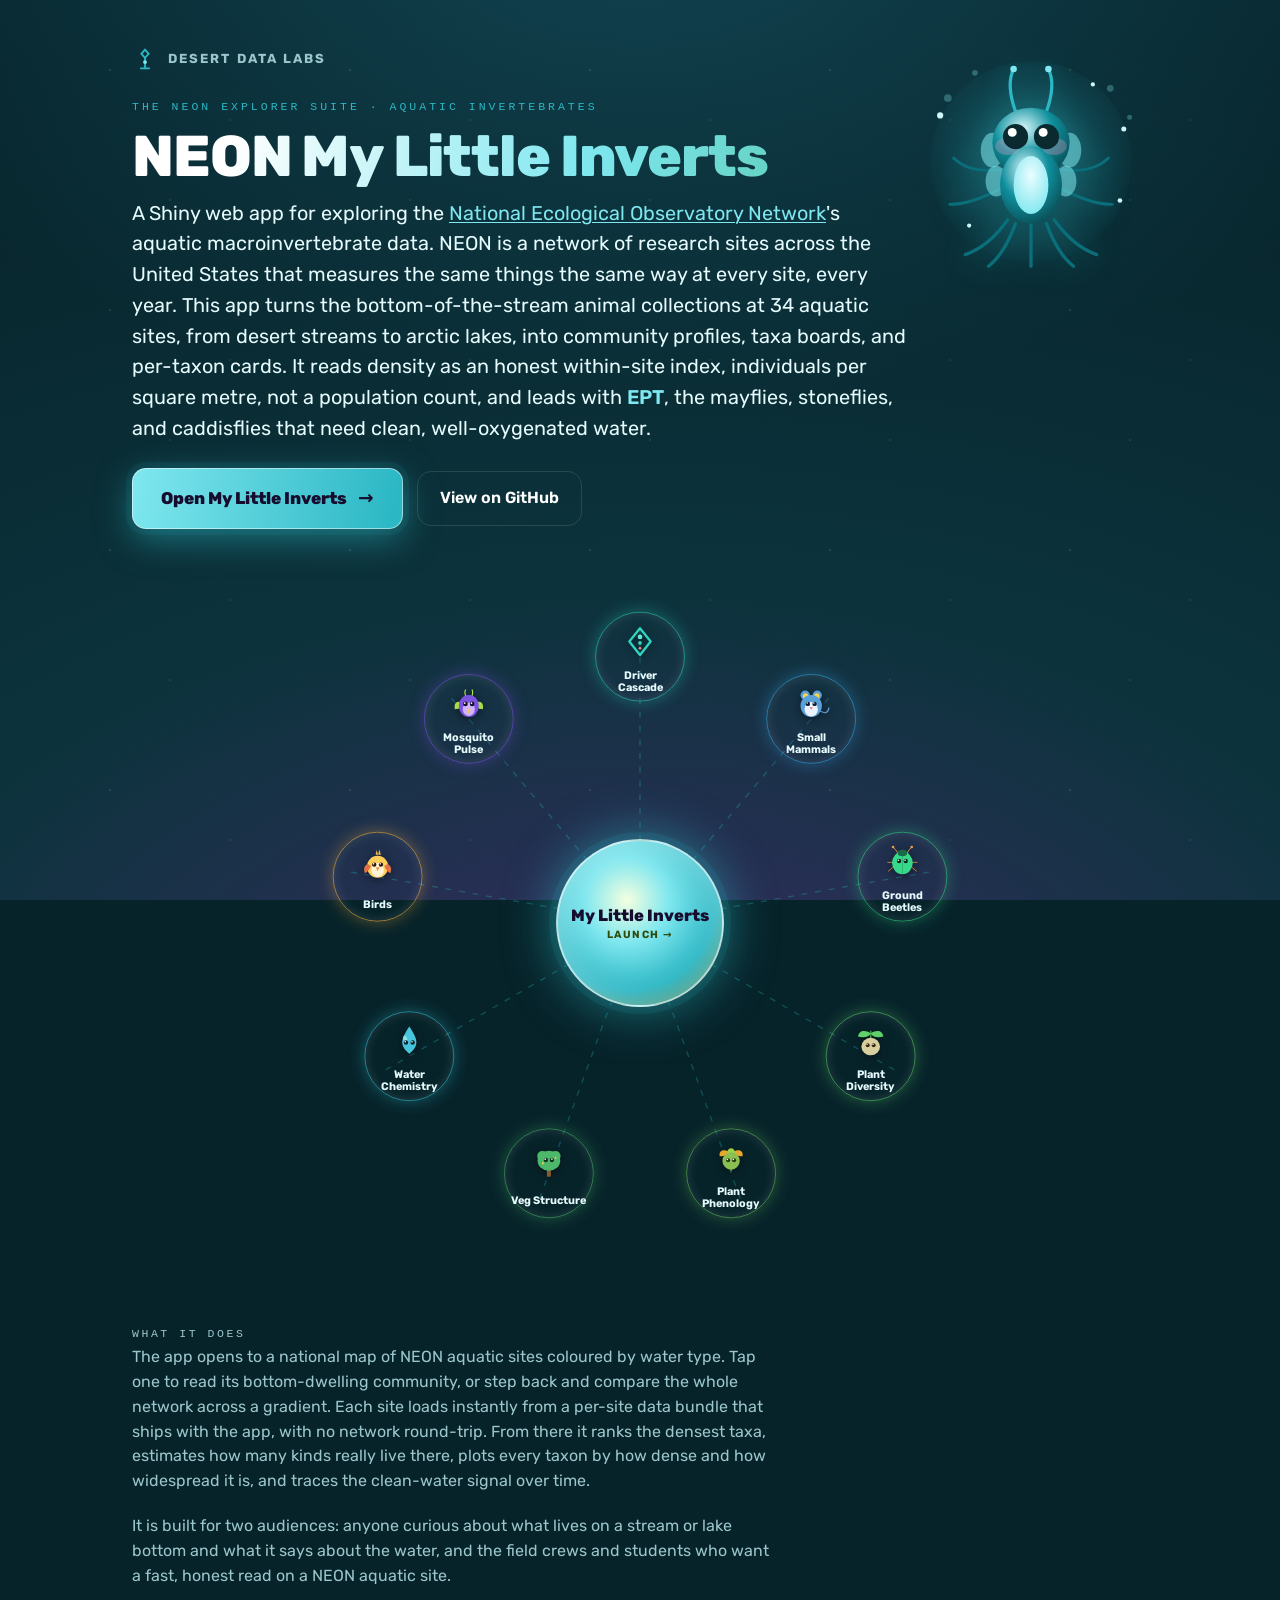
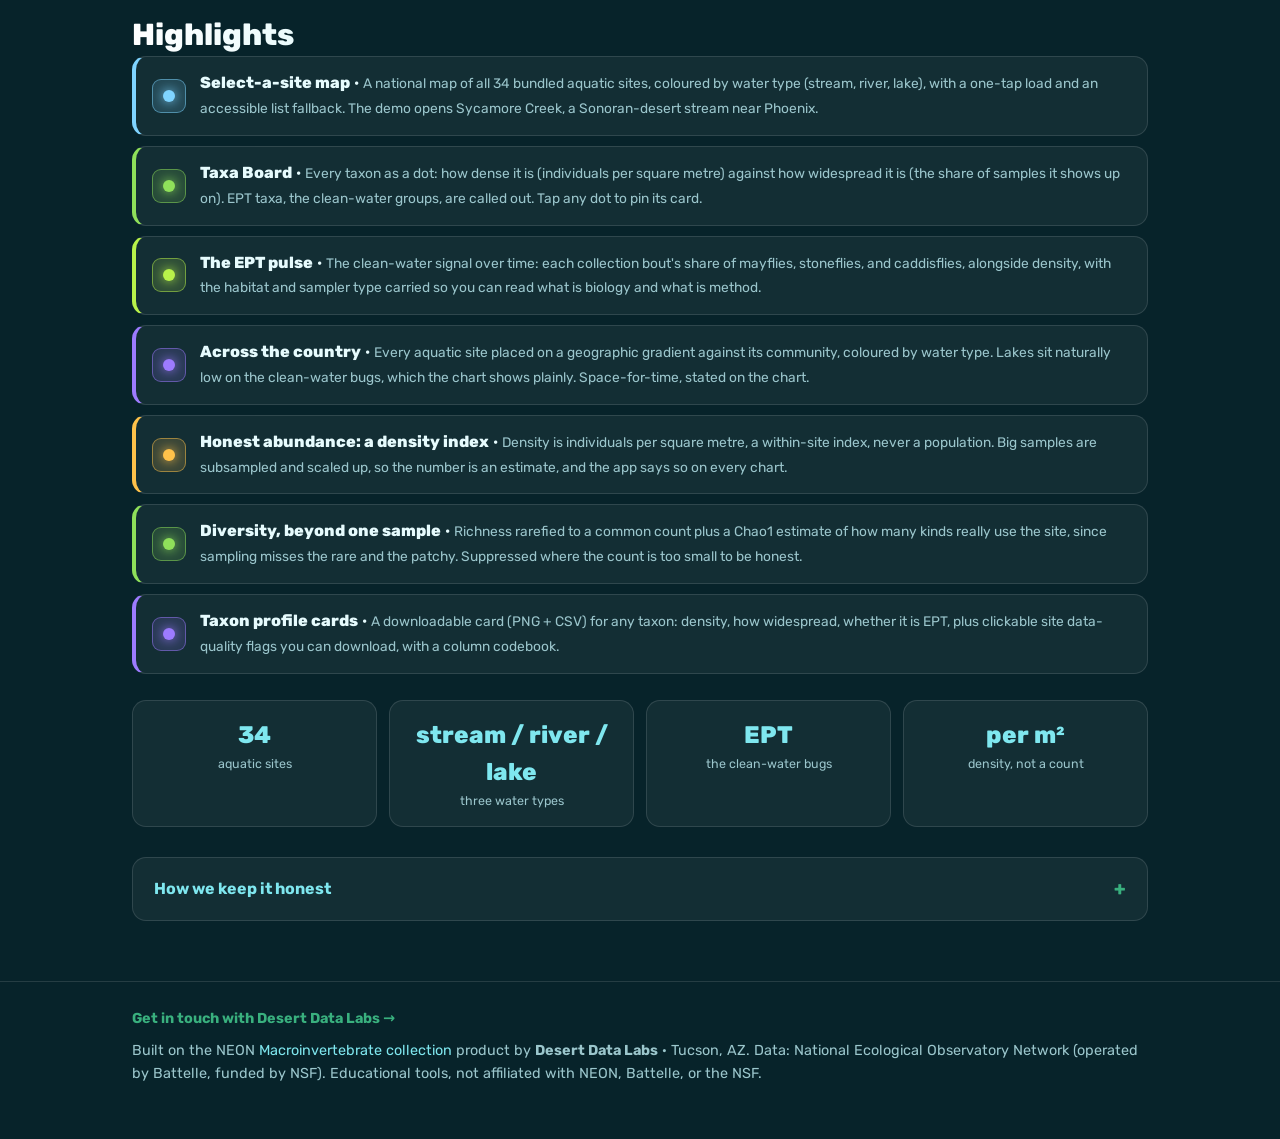
==== commit 07269544: "feat: team pass — fix pin offset, rework composition + map, add PDF report Headline fixes (the three" ====
--- a/docs/index.html
+++ b/docs/index.html
@@ -228,13 +228,13 @@
       padding:14px 16px; justify-content:flex-start; animation:none }
     html:not(.js) .cnode-lab { font-size:.95rem; margin-top:0 }
 
-    /* ---------- digital mosquito (top-right hero accent) ---------- */
+    /* ---------- digital mayfly nymph "Riffle" (top-right hero accent) ---------- */
     .flybird { position:absolute; top:-6px; right:-6px; width:clamp(150px,23vw,290px);
       z-index:-1; pointer-events:none; animation: cbBob 4.6s ease-in-out infinite; }
     .flybird svg { width:100%; height:auto; overflow:visible; display:block }
     .flybird .halo { transform-box:fill-box; transform-origin:center; animation: cbHalo 5s ease-in-out infinite }
     .flybird .bird { transform-box:fill-box; transform-origin:50% 70%;
-      filter:drop-shadow(0 7px 14px rgba(12,8,24,.45)) drop-shadow(0 0 13px rgba(184,242,74,.42));
+      filter:drop-shadow(0 7px 14px rgba(7,35,42,.45)) drop-shadow(0 0 13px rgba(43,183,196,.45));
       animation: cbSquish 4.6s ease-in-out infinite }
     .flybird .eyes { transform-box:fill-box; transform-origin:center; animation: cbBlink 5.4s ease-in-out infinite }
     .flybird .wing-l { transform-box:fill-box; transform-origin:74% 16%; animation: cbFlutL 2.6s ease-in-out infinite }
@@ -281,65 +281,65 @@
         <svg viewBox="0 0 300 250">
           <defs>
             <radialGradient id="msHalo" cx="50%" cy="48%" r="55%">
-              <stop offset="0%" stop-color="#b8f24a" stop-opacity=".5" />
-              <stop offset="46%" stop-color="#9d7bff" stop-opacity=".22" />
-              <stop offset="100%" stop-color="#9d7bff" stop-opacity="0" />
+              <stop offset="0%" stop-color="#7fe7ef" stop-opacity=".5" />
+              <stop offset="46%" stop-color="#2bb7c4" stop-opacity=".22" />
+              <stop offset="100%" stop-color="#2bb7c4" stop-opacity="0" />
             </radialGradient>
             <radialGradient id="msBody" cx="40%" cy="30%" r="74%">
-              <stop offset="0%" stop-color="#e6daff" />
-              <stop offset="52%" stop-color="#9d7bff" />
-              <stop offset="100%" stop-color="#5e39c4" />
+              <stop offset="0%" stop-color="#d6f7fa" />
+              <stop offset="52%" stop-color="#0e8f9c" />
+              <stop offset="100%" stop-color="#0a4f57" />
             </radialGradient>
             <radialGradient id="msBelly" cx="50%" cy="34%" r="70%">
-              <stop offset="0%" stop-color="#f4efff" />
-              <stop offset="100%" stop-color="#d6c4ff" />
+              <stop offset="0%" stop-color="#eafdff" />
+              <stop offset="100%" stop-color="#7fe7ef" />
             </radialGradient>
-            <linearGradient id="msWing" x1="0%" y1="0%" x2="100%" y2="100%">
-              <stop offset="0%" stop-color="#d6ff7a" />
-              <stop offset="100%" stop-color="#8b6bf0" />
-            </linearGradient>
           </defs>
           <circle class="halo" cx="150" cy="126" r="104" fill="url(#msHalo)" />
-          <!-- faint monsoon rain streaks behind -->
-          <g stroke="rgba(184,242,74,.18)" stroke-width="2.5" stroke-linecap="round">
-            <path d="M70,26 L60,70" /><path d="M104,14 L94,58" /><path d="M232,30 L222,74" /><path d="M260,60 L250,104" />
+          <!-- faint rising bubbles behind (Riffle lives in clean, oxygenated water) -->
+          <g fill="rgba(127,231,239,.30)">
+            <circle cx="64" cy="60" r="4" /><circle cx="92" cy="34" r="3" /><circle cx="232" cy="50" r="3.5" /><circle cx="252" cy="80" r="2.6" />
           </g>
           <g class="bird">
             <!-- antennae -->
-            <g stroke="#b8f24a" stroke-width="3.4" stroke-linecap="round" fill="none">
-              <path d="M132,78 Q120,48 126,34" /><path d="M168,78 Q180,48 174,34" />
-              <circle cx="126" cy="34" r="3.2" fill="#d6ff7a" stroke="none" />
-              <circle cx="174" cy="34" r="3.2" fill="#d6ff7a" stroke="none" />
+            <g stroke="#2bb7c4" stroke-width="3.4" stroke-linecap="round" fill="none">
+              <path d="M134,74 Q124,46 132,30" /><path d="M166,74 Q176,46 168,30" />
+              <circle cx="132" cy="30" r="3.4" fill="#7fe7ef" stroke="none" />
+              <circle cx="168" cy="30" r="3.4" fill="#7fe7ef" stroke="none" />
             </g>
-            <!-- legs (six, soft) -->
-            <g stroke="#6f4ad0" stroke-width="3.2" stroke-linecap="round" fill="none">
-              <path d="M120,176 q-26,18 -44,14" /><path d="M124,186 q-22,26 -42,30" /><path d="M126,168 q-30,6 -50,-4" />
-              <path d="M180,176 q26,18 44,14" /><path d="M176,186 q22,26 42,30" /><path d="M174,168 q30,6 50,-4" />
+            <!-- three tails (cerci) — the mayfly-nymph signature -->
+            <g stroke="#0a6f7a" stroke-width="3.4" stroke-linecap="round" fill="none">
+              <path d="M126,186 q-20,28 -44,36" /><path d="M134,190 q-12,32 -28,44" />
+              <path d="M174,186 q20,28 44,36" /><path d="M166,190 q12,32 28,44" />
+              <path d="M150,190 q0,36 0,44" />
             </g>
-            <!-- wings -->
-            <path class="wing wing-l" d="M104,104 Q60,96 50,150 Q92,150 118,118 Q114,108 104,104 Z" fill="url(#msWing)" opacity=".88" />
-            <path class="wing wing-r" d="M196,104 Q240,96 250,150 Q208,150 182,118 Q186,108 196,104 Z" fill="url(#msWing)" opacity=".88" />
-            <!-- body + belly -->
-            <ellipse cx="150" cy="130" rx="62" ry="66" fill="url(#msBody)" />
-            <ellipse cx="150" cy="152" rx="40" ry="44" fill="url(#msBelly)" />
+            <!-- legs -->
+            <g stroke="#0a6f7a" stroke-width="3" stroke-linecap="round" fill="none">
+              <path d="M118,134 q-32,4 -48,-12" /><path d="M118,154 q-30,16 -52,16" />
+              <path d="M182,134 q32,4 48,-12" /><path d="M182,154 q30,16 52,16" />
+            </g>
+            <!-- gill plates along the abdomen (faint teal frills) -->
+            <g fill="#7fe7ef" fill-opacity=".55">
+              <ellipse cx="110" cy="114" rx="12" ry="18" /><ellipse cx="190" cy="114" rx="12" ry="18" />
+              <ellipse cx="114" cy="146" rx="11" ry="16" /><ellipse cx="186" cy="146" rx="11" ry="16" />
+            </g>
+            <!-- body (head + segmented abdomen) -->
+            <ellipse cx="150" cy="106" rx="40" ry="36" fill="url(#msBody)" />
+            <ellipse cx="150" cy="150" rx="32" ry="40" fill="url(#msBody)" />
+            <ellipse cx="150" cy="150" rx="18" ry="30" fill="url(#msBelly)" />
             <!-- blush -->
-            <g fill="#ff9ec4" opacity=".30">
-              <ellipse cx="120" cy="130" rx="11" ry="7.5" /><ellipse cx="180" cy="130" rx="11" ry="7.5" />
+            <g fill="#ff9ec4" opacity=".28">
+              <ellipse cx="126" cy="110" rx="13" ry="9" /><ellipse cx="174" cy="110" rx="13" ry="9" />
             </g>
-            <!-- proboscis: a cute short amber snout, not a needle -->
-            <path d="M142,150 L158,150 L150,176 Z" fill="#ffc24a" />
-            <path d="M146,156 L154,156 L150,172 Z" fill="#e8920f" />
             <!-- eyes -->
             <g class="eyes">
-              <circle cx="128" cy="114" r="14" fill="#1a1030" />
-              <circle cx="172" cy="114" r="14" fill="#1a1030" />
-              <circle cx="123" cy="108" r="5" fill="#ffffff" />
-              <circle cx="167" cy="108" r="5" fill="#ffffff" />
-              <circle cx="133" cy="119" r="2.2" fill="#ffffff" opacity=".75" />
-              <circle cx="177" cy="119" r="2.2" fill="#ffffff" opacity=".75" />
+              <circle cx="134" cy="100" r="13" fill="#0b2a30" />
+              <circle cx="166" cy="100" r="13" fill="#0b2a30" />
+              <circle cx="130.6" cy="95.6" r="4.6" fill="#ffffff" />
+              <circle cx="162.6" cy="95.6" r="4.6" fill="#ffffff" />
             </g>
           </g>
-          <g fill="#e7ffc4">
+          <g fill="#cdf7fb">
             <circle class="spark s1" cx="56" cy="78" r="3.2" />
             <circle class="spark s2" cx="246" cy="92" r="2.6" />
             <circle class="spark s3" cx="214" cy="46" r="2.2" />
@@ -364,7 +364,7 @@
       <p class="lead">A Shiny web app for exploring the <a href="https://www.neonscience.org/" target="_blank" rel="noopener">National Ecological Observatory Network</a>'s aquatic macroinvertebrate data. NEON is a network of research sites across the United States that measures the same things the same way at every site, every year. This app turns the bottom-of-the-stream animal collections at 34 aquatic sites, from desert streams to arctic lakes, into community profiles, taxa boards, and per-taxon cards. It reads density as an honest within-site index, individuals per square metre, not a population count, and leads with <b>EPT</b>, the mayflies, stoneflies, and caddisflies that need clean, well-oxygenated water.</p>
 
       <div class="cta-row">
-        <a id="launch" class="launch" href="https://CONNECT_CLOUD_APP_URL_PENDING/">
+        <a id="launch" class="launch" href="https://019ef4fb-c6c4-7ddf-2667-7e1021b2ef10.share.connect.posit.cloud/">
           Open My Little Inverts <span class="arrow" aria-hidden="true">&rarr;</span>
         </a>
         <a class="ghost" href="https://github.com/tgilbert14/NEON-My-Little-Inverts" target="_blank" rel="noopener">View on GitHub</a>
@@ -379,7 +379,7 @@
       <div class="constel is-noscript" data-constel style="--n:9;">
         <svg class="ctraces" viewBox="-340 -340 680 680" aria-hidden="true"><g data-traces></g></svg>
 
-        <a class="ccore" data-core href="https://CONNECT_CLOUD_APP_URL_PENDING/" aria-label="Launch the NEON My Little Inverts app">
+        <a class="ccore" data-core href="https://019ef4fb-c6c4-7ddf-2667-7e1021b2ef10.share.connect.posit.cloud/" aria-label="Launch the NEON My Little Inverts app">
           <span class="clabel">My Little Inverts<span class="csub">launch &rarr;</span></span>
         </a>
 
@@ -456,7 +456,7 @@
     // ---- this app (Connect Cloud share URL); pre-warm on load ----
     // OWNER: replace with the live *.share.connect.posit.cloud app URL once the
     // Connect Cloud app is created from this repo (the one-time dashboard step).
-    var APP_URL = "https://CONNECT_CLOUD_APP_URL_PENDING/";
+    var APP_URL = "https://019ef4fb-c6c4-7ddf-2667-7e1021b2ef10.share.connect.posit.cloud/";
     (function () {
       var launch = document.getElementById("launch");
       var warm = document.getElementById("warm");
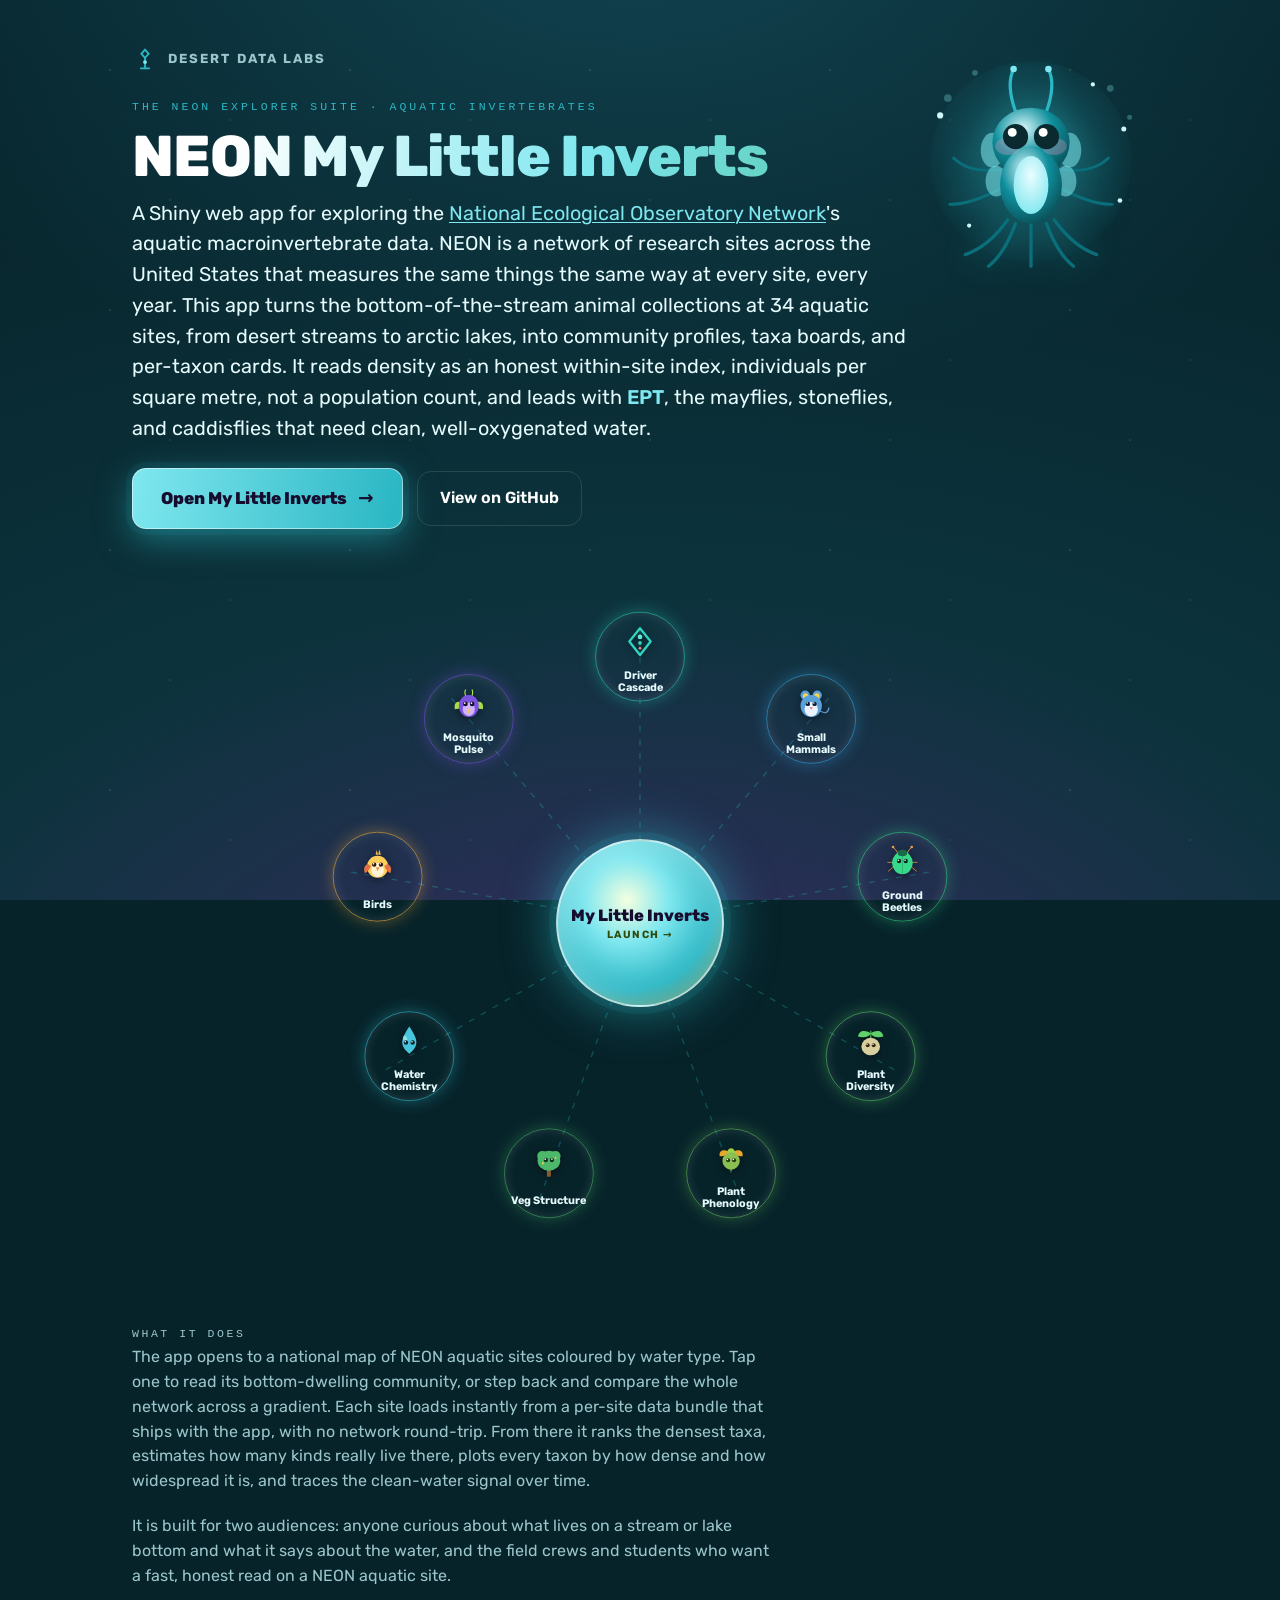
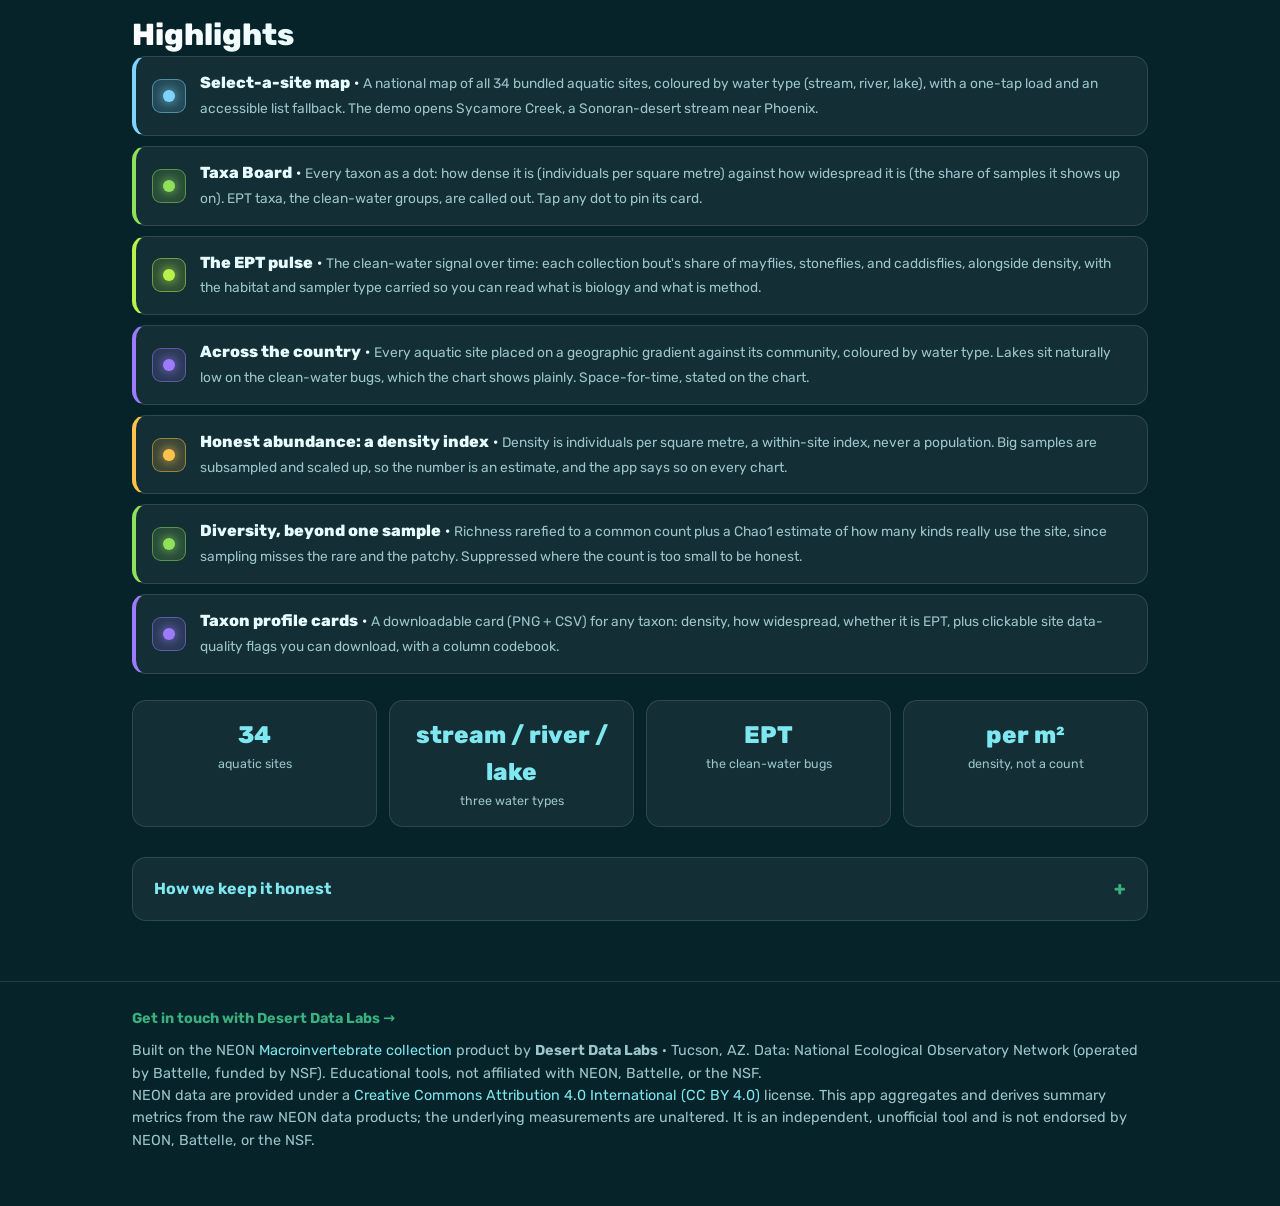
==== commit fcf10353: "feat(license): add NEON CC BY 4.0 attribution (cover footer, About panel, export/codebook) NEON move" ====
--- a/docs/index.html
+++ b/docs/index.html
@@ -449,6 +449,7 @@
         rel="noopener">Macroinvertebrate collection</a> product by <b>Desert Data Labs</b> &middot; Tucson, AZ.
       Data: National Ecological Observatory Network (operated by Battelle, funded by NSF). Educational tools,
       not affiliated with NEON, Battelle, or the NSF.
+      <br>NEON data are provided under a <a href="https://creativecommons.org/licenses/by/4.0/" target="_blank" rel="noopener">Creative Commons Attribution 4.0 International (CC BY 4.0)</a> license. This app aggregates and derives summary metrics from the raw NEON data products; the underlying measurements are unaltered. It is an independent, unofficial tool and is not endorsed by NEON, Battelle, or the NSF.
     </div>
   </footer>
 
